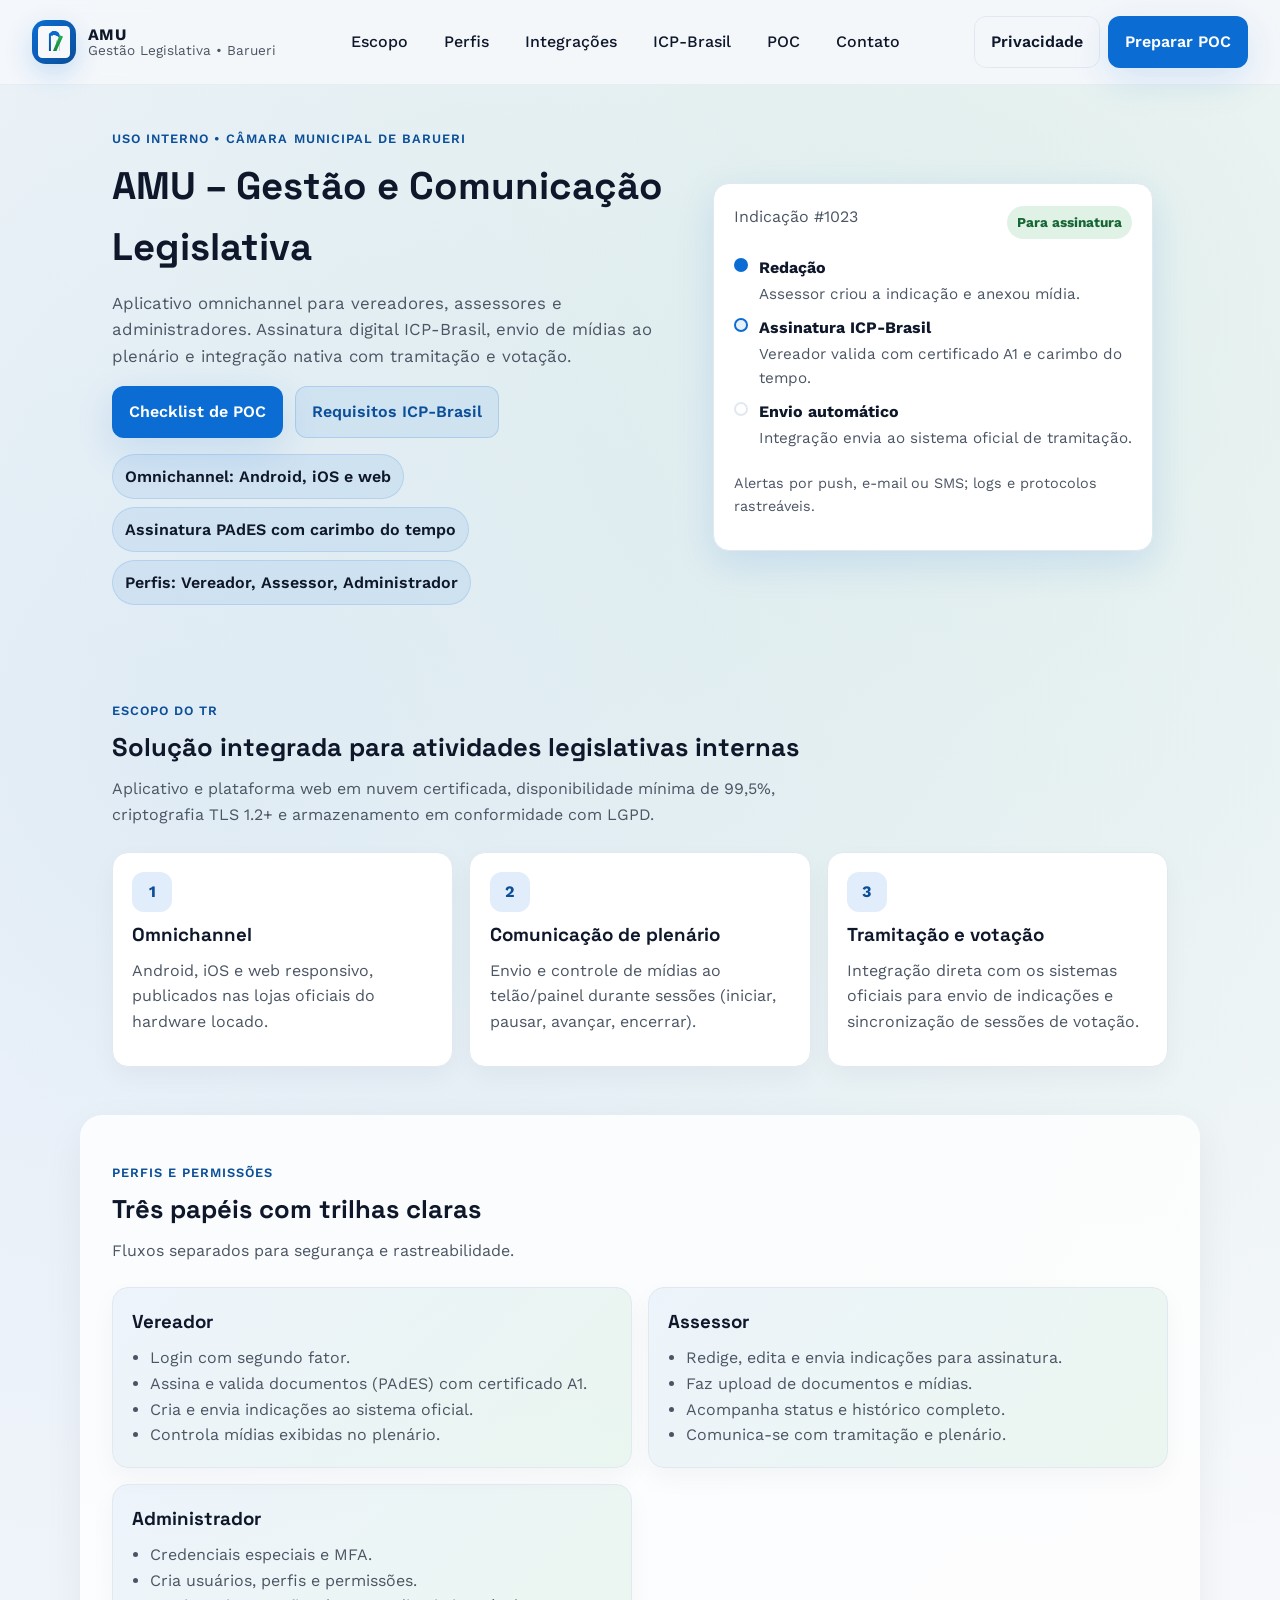
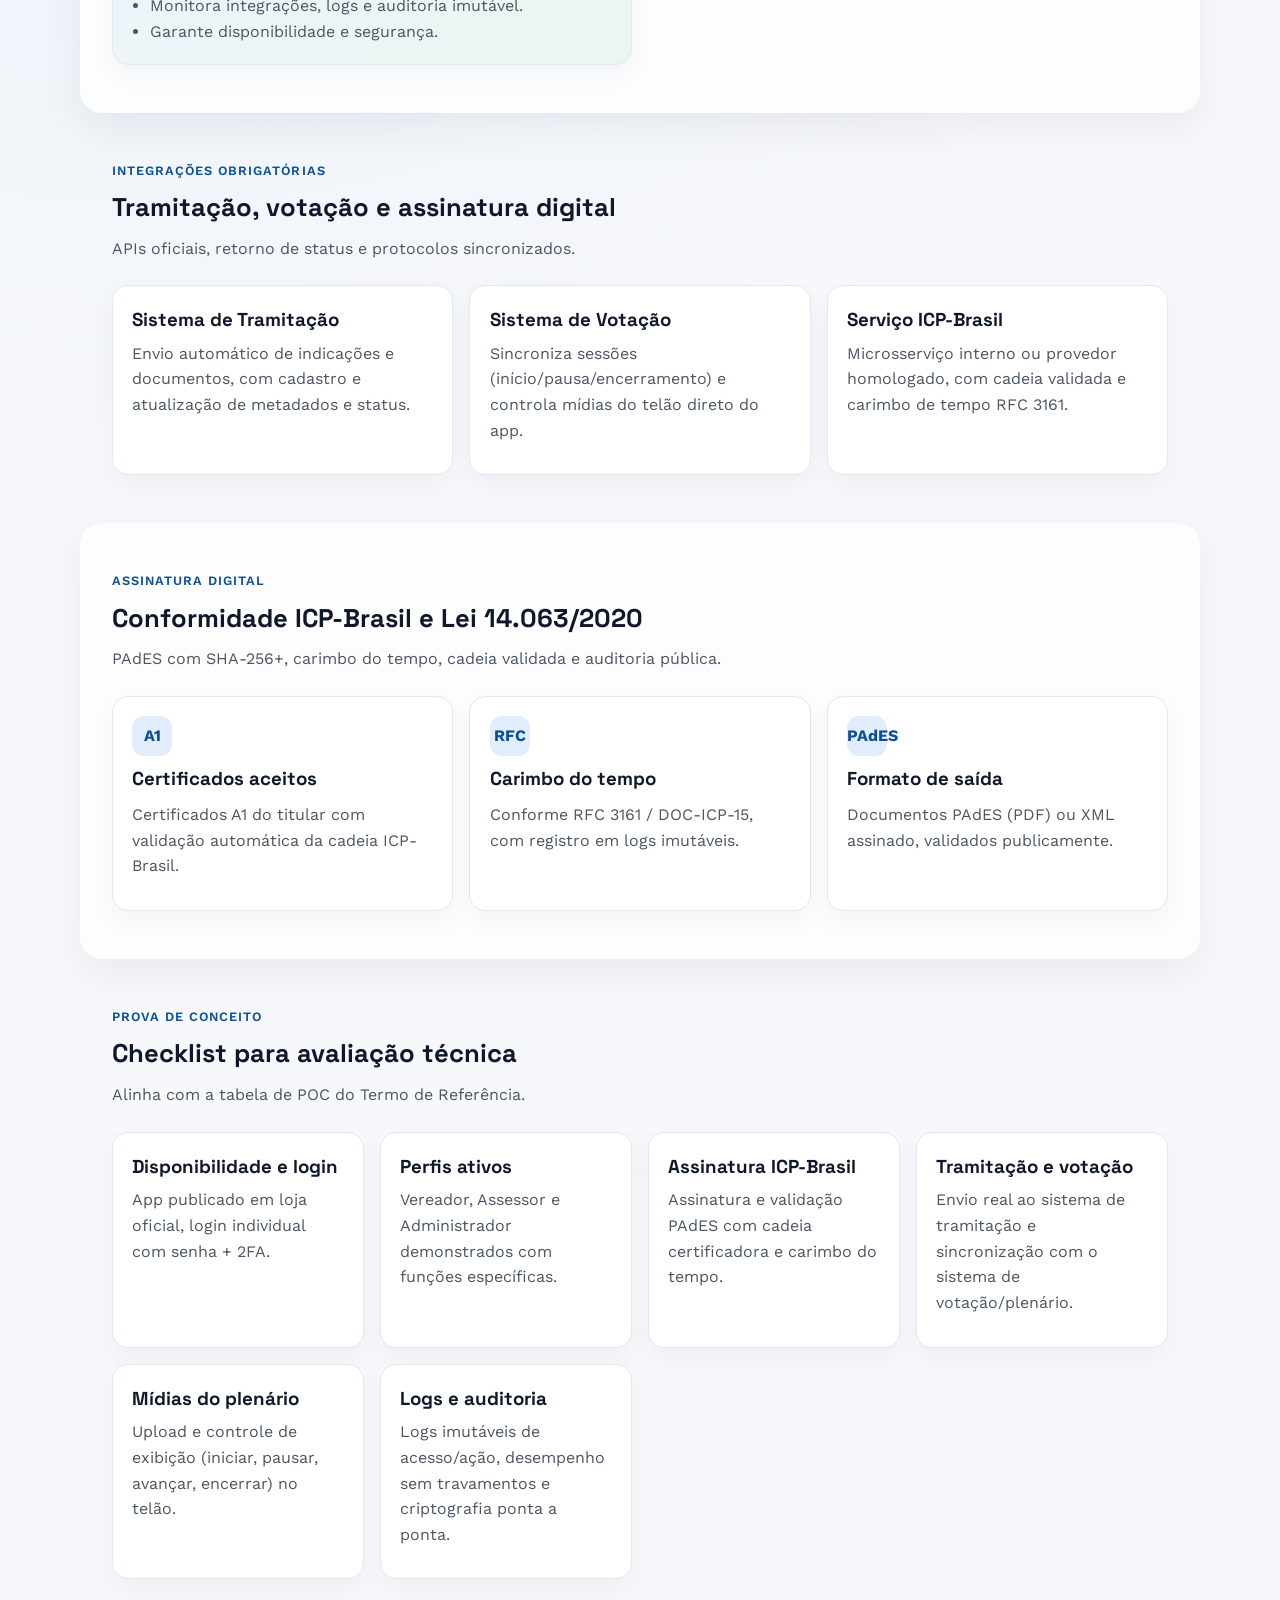
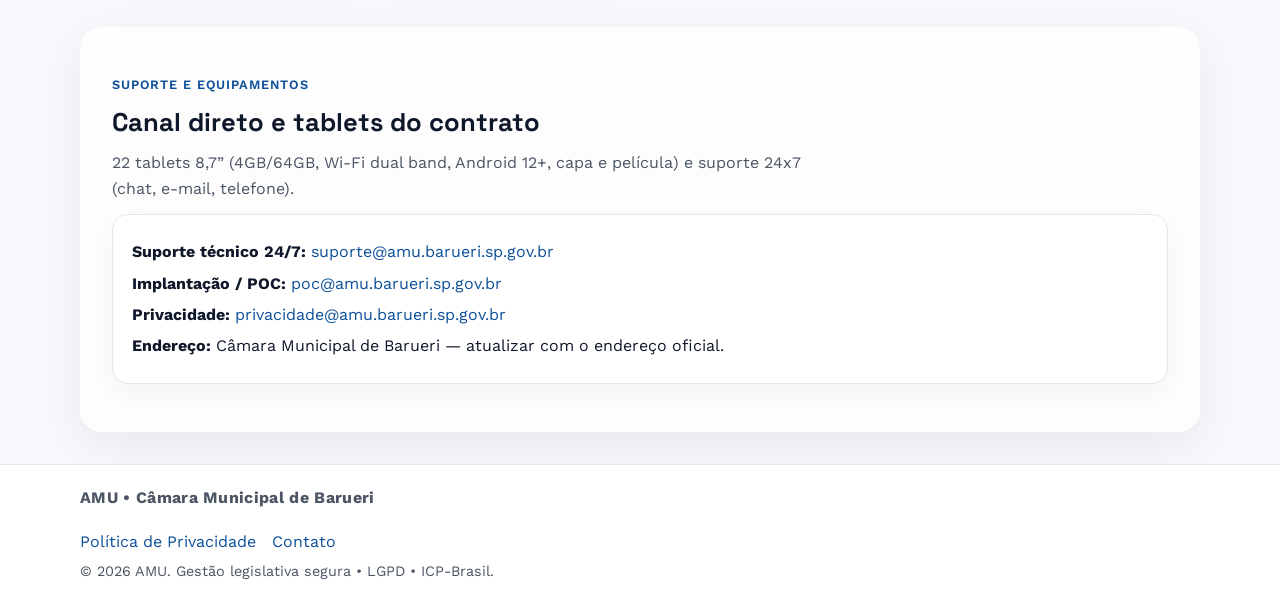
==== index.html @ a16be893 "up" ====
<!DOCTYPE html>
<html lang="pt-BR">
<head>
  <meta charset="UTF-8">
  <meta name="viewport" content="width=device-width, initial-scale=1">
  <meta name="description" content="AMU - Aplicativo de Gestão e Comunicação Legislativa da Câmara Municipal de Barueri. Omnichannel, assinaturas ICP-Brasil e integrações oficiais.">
  <link rel="preconnect" href="https://fonts.googleapis.com">
  <link rel="preconnect" href="https://fonts.gstatic.com" crossorigin>
  <link href="https://fonts.googleapis.com/css2?family=Space+Grotesk:wght@400;500;600;700&family=Work+Sans:wght@400;500;600&display=swap" rel="stylesheet">
  <link rel="stylesheet" href="css/styles.css">
  <title>AMU Legislativo | Câmara Municipal de Barueri</title>
</head>
<body>
  <a class="skip-link" href="#conteudo">Pular para o conteúdo principal</a>
  <header class="topbar">
    <div class="brand" aria-label="AMU - Aplicativo Legislativo da Câmara Municipal de Barueri">
      <div class="brand-mark" aria-hidden="true">
        <img src="assets/amu-logo.svg" alt="Logomarca AMU" loading="lazy">
      </div>
      <div class="brand-copy">
        <span class="brand-name">AMU</span>
        <span class="brand-tagline">Gestão Legislativa • Barueri</span>
      </div>
    </div>
    <nav class="nav" aria-label="Navegação principal">
      <a href="#escopo">Escopo</a>
      <a href="#perfis">Perfis</a>
      <a href="#integracoes">Integrações</a>
      <a href="#assinatura">ICP-Brasil</a>
      <a href="#poc">POC</a>
      <a href="#contato">Contato</a>
    </nav>
    <div class="cta-group">
      <a class="btn ghost" href="privacidade.html">Privacidade</a>
      <a class="btn solid" href="#poc">Preparar POC</a>
    </div>
  </header>

  <main id="conteudo">
    <section class="hero" id="inicio">
      <div class="hero-text">
        <p class="eyebrow">Uso interno • Câmara Municipal de Barueri</p>
        <h1>AMU – Gestão e Comunicação Legislativa</h1>
        <p class="lede">Aplicativo omnichannel para vereadores, assessores e administradores. Assinatura digital ICP-Brasil, envio de mídias ao plenário e integração nativa com tramitação e votação.</p>
        <div class="hero-actions">
          <a class="btn solid" href="#poc">Checklist de POC</a>
          <a class="btn soft" href="#assinatura">Requisitos ICP-Brasil</a>
        </div>
        <ul class="hero-badges" aria-label="Pontos fortes do AMU">
          <li>Omnichannel: Android, iOS e web</li>
          <li>Assinatura PAdES com carimbo do tempo</li>
          <li>Perfis: Vereador, Assessor, Administrador</li>
        </ul>
      </div>
      <div class="hero-card" aria-label="Prévia do painel do aplicativo">
        <div class="card-header">
          <p>Indicação #1023</p>
          <span class="status status-in-progress">Para assinatura</span>
        </div>
        <div class="card-body">
          <div class="step">
            <span class="dot done"></span>
            <div>
              <p class="step-title">Redação</p>
              <p class="step-desc">Assessor criou a indicação e anexou mídia.</p>
            </div>
          </div>
          <div class="step">
            <span class="dot current"></span>
            <div>
              <p class="step-title">Assinatura ICP-Brasil</p>
              <p class="step-desc">Vereador valida com certificado A1 e carimbo do tempo.</p>
            </div>
          </div>
          <div class="step">
            <span class="dot"></span>
            <div>
              <p class="step-title">Envio automático</p>
              <p class="step-desc">Integração envia ao sistema oficial de tramitação.</p>
            </div>
          </div>
        </div>
        <div class="card-footer">
          <p class="small">Alertas por push, e-mail ou SMS; logs e protocolos rastreáveis.</p>
        </div>
      </div>
    </section>

    <section class="section" id="escopo">
      <div class="section-header">
        <p class="eyebrow">Escopo do TR</p>
        <h2>Solução integrada para atividades legislativas internas</h2>
        <p>Aplicativo e plataforma web em nuvem certificada, disponibilidade mínima de 99,5%, criptografia TLS 1.2+ e armazenamento em conformidade com LGPD.</p>
      </div>
      <div class="steps-grid">
        <article class="card">
          <div class="icon-bubble" aria-hidden="true">1</div>
          <h3>Omnichannel</h3>
          <p>Android, iOS e web responsivo, publicados nas lojas oficiais do hardware locado.</p>
        </article>
        <article class="card">
          <div class="icon-bubble" aria-hidden="true">2</div>
          <h3>Comunicação de plenário</h3>
          <p>Envio e controle de mídias ao telão/painel durante sessões (iniciar, pausar, avançar, encerrar).</p>
        </article>
        <article class="card">
          <div class="icon-bubble" aria-hidden="true">3</div>
          <h3>Tramitação e votação</h3>
          <p>Integração direta com os sistemas oficiais para envio de indicações e sincronização de sessões de votação.</p>
        </article>
      </div>
    </section>

    <section class="section alt" id="perfis">
      <div class="section-header">
        <p class="eyebrow">Perfis e permissões</p>
        <h2>Três papéis com trilhas claras</h2>
        <p>Fluxos separados para segurança e rastreabilidade.</p>
      </div>
      <div class="benefits-grid">
        <article class="card soft-card">
          <h3>Vereador</h3>
          <ul>
            <li>Login com segundo fator.</li>
            <li>Assina e valida documentos (PAdES) com certificado A1.</li>
            <li>Cria e envia indicações ao sistema oficial.</li>
            <li>Controla mídias exibidas no plenário.</li>
          </ul>
        </article>
        <article class="card soft-card">
          <h3>Assessor</h3>
          <ul>
            <li>Redige, edita e envia indicações para assinatura.</li>
            <li>Faz upload de documentos e mídias.</li>
            <li>Acompanha status e histórico completo.</li>
            <li>Comunica-se com tramitação e plenário.</li>
          </ul>
        </article>
        <article class="card soft-card">
          <h3>Administrador</h3>
          <ul>
            <li>Credenciais especiais e MFA.</li>
            <li>Cria usuários, perfis e permissões.</li>
            <li>Monitora integrações, logs e auditoria imutável.</li>
            <li>Garante disponibilidade e segurança.</li>
          </ul>
        </article>
      </div>
    </section>

    <section class="section" id="integracoes">
      <div class="section-header">
        <p class="eyebrow">Integrações obrigatórias</p>
        <h2>Tramitação, votação e assinatura digital</h2>
        <p>APIs oficiais, retorno de status e protocolos sincronizados.</p>
      </div>
      <div class="privacy-grid">
        <article class="card">
          <h3>Sistema de Tramitação</h3>
          <p>Envio automático de indicações e documentos, com cadastro e atualização de metadados e status.</p>
        </article>
        <article class="card">
          <h3>Sistema de Votação</h3>
          <p>Sincroniza sessões (início/pausa/encerramento) e controla mídias do telão direto do app.</p>
        </article>
        <article class="card">
          <h3>Serviço ICP-Brasil</h3>
          <p>Microsserviço interno ou provedor homologado, com cadeia validada e carimbo de tempo RFC 3161.</p>
        </article>
      </div>
    </section>

    <section class="section alt" id="assinatura">
      <div class="section-header">
        <p class="eyebrow">Assinatura Digital</p>
        <h2>Conformidade ICP-Brasil e Lei 14.063/2020</h2>
        <p>PAdES com SHA-256+, carimbo do tempo, cadeia validada e auditoria pública.</p>
      </div>
      <div class="steps-grid">
        <article class="card">
          <div class="icon-bubble" aria-hidden="true">A1</div>
          <h3>Certificados aceitos</h3>
          <p>Certificados A1 do titular com validação automática da cadeia ICP-Brasil.</p>
        </article>
        <article class="card">
          <div class="icon-bubble" aria-hidden="true">RFC</div>
          <h3>Carimbo do tempo</h3>
          <p>Conforme RFC 3161 / DOC-ICP-15, com registro em logs imutáveis.</p>
        </article>
        <article class="card">
          <div class="icon-bubble" aria-hidden="true">PAdES</div>
          <h3>Formato de saída</h3>
          <p>Documentos PAdES (PDF) ou XML assinado, validados publicamente.</p>
        </article>
      </div>
    </section>

    <section class="section" id="poc">
      <div class="section-header">
        <p class="eyebrow">Prova de Conceito</p>
        <h2>Checklist para avaliação técnica</h2>
        <p>Alinha com a tabela de POC do Termo de Referência.</p>
      </div>
      <div class="faq-grid">
        <article class="card faq-item">
          <h3>Disponibilidade e login</h3>
          <p>App publicado em loja oficial, login individual com senha + 2FA.</p>
        </article>
        <article class="card faq-item">
          <h3>Perfis ativos</h3>
          <p>Vereador, Assessor e Administrador demonstrados com funções específicas.</p>
        </article>
        <article class="card faq-item">
          <h3>Assinatura ICP-Brasil</h3>
          <p>Assinatura e validação PAdES com cadeia certificadora e carimbo do tempo.</p>
        </article>
        <article class="card faq-item">
          <h3>Tramitação e votação</h3>
          <p>Envio real ao sistema de tramitação e sincronização com o sistema de votação/plenário.</p>
        </article>
        <article class="card faq-item">
          <h3>Mídias do plenário</h3>
          <p>Upload e controle de exibição (iniciar, pausar, avançar, encerrar) no telão.</p>
        </article>
        <article class="card faq-item">
          <h3>Logs e auditoria</h3>
          <p>Logs imutáveis de acesso/ação, desempenho sem travamentos e criptografia ponta a ponta.</p>
        </article>
      </div>
    </section>

    <section class="section alt" id="contato">
      <div class="section-header">
        <p class="eyebrow">Suporte e equipamentos</p>
        <h2>Canal direto e tablets do contrato</h2>
        <p>22 tablets 8,7” (4GB/64GB, Wi‑Fi dual band, Android 12+, capa e película) e suporte 24x7 (chat, e-mail, telefone).</p>
      </div>
      <div class="contact-card">
        <p class="contact-line"><strong>Suporte técnico 24/7:</strong> <a href="mailto:suporte@amu.barueri.sp.gov.br">suporte@amu.barueri.sp.gov.br</a></p>
        <p class="contact-line"><strong>Implantação / POC:</strong> <a href="mailto:poc@amu.barueri.sp.gov.br">poc@amu.barueri.sp.gov.br</a></p>
        <p class="contact-line"><strong>Privacidade:</strong> <a href="mailto:privacidade@amu.barueri.sp.gov.br">privacidade@amu.barueri.sp.gov.br</a></p>
        <p class="contact-line"><strong>Endereço:</strong> Câmara Municipal de Barueri — atualizar com o endereço oficial.</p>
      </div>
    </section>
  </main>

  <footer class="footer">
    <div class="footer-inner">
      <p class="brand-name">AMU • Câmara Municipal de Barueri</p>
      <div class="footer-links">
        <a href="privacidade.html">Política de Privacidade</a>
        <a href="#contato">Contato</a>
      </div>
      <p class="small">© 2026 AMU. Gestão legislativa segura • LGPD • ICP-Brasil.</p>
    </div>
  </footer>
</body>
</html>
---- css/styles.css ----
:root {
  color-scheme: light;
  --bg: #f6f8fb;
  --surface: #ffffff;
  --text: #0f172a;
  --muted: #4b5563;
  --primary: #0b6cd4;
  --primary-strong: #0b4f99;
  --accent: #1ca34a;
  --border: #e2e8f0;
  --shadow: 0 12px 38px rgba(11, 108, 212, 0.14);
  --radius: 16px;
  --max-width: 1120px;
  --font-heading: 'Space Grotesk', 'Helvetica Neue', sans-serif;
  --font-body: 'Work Sans', 'Helvetica Neue', sans-serif;
}

* { box-sizing: border-box; }

body {
  margin: 0;
  font-family: var(--font-body);
  color: var(--text);
  background: radial-gradient(circle at 12% 20%, rgba(11, 108, 212, 0.08), transparent 40%),
              radial-gradient(circle at 78% 8%, rgba(28, 163, 74, 0.08), transparent 35%),
              var(--bg);
  line-height: 1.6;
  -webkit-font-smoothing: antialiased;
}

a { color: var(--primary-strong); text-decoration: none; }
a:hover { text-decoration: underline; }

img { max-width: 100%; display: block; }

h1, h2, h3 { font-family: var(--font-heading); margin: 0 0 0.5rem; }

p { margin: 0 0 0.75rem; color: var(--muted); }

ul { padding-left: 1.2rem; margin: 0; color: var(--muted); }

strong { color: var(--text); }

.skip-link {
  position: absolute;
  left: -999px;
  top: 0.5rem;
  background: var(--primary);
  color: #fff;
  padding: 0.75rem 1rem;
  border-radius: 8px;
  z-index: 999;
}

.skip-link:focus { left: 0.5rem; }

.topbar {
  position: sticky;
  top: 0;
  z-index: 10;
  display: flex;
  align-items: center;
  gap: 1rem;
  justify-content: space-between;
  padding: 1rem 1.25rem;
  background: rgba(246, 248, 251, 0.9);
  backdrop-filter: blur(8px);
  border-bottom: 1px solid rgba(226, 232, 240, 0.7);
}

.topbar.minimal {
  position: static;
  background: linear-gradient(120deg, #ecfdf3, #f8fafc);
}

.brand { display: flex; align-items: center; gap: 0.75rem; }

.brand-mark {
  width: 44px;
  height: 44px;
  border-radius: 14px;
  background: linear-gradient(135deg, #0b6cd4, #0b4f99);
  display: grid;
  place-items: center;
  overflow: hidden;
  box-shadow: 0 10px 28px rgba(11, 108, 212, 0.2);
}

.brand-mark img { width: 32px; height: 32px; }

.brand-copy { display: flex; flex-direction: column; line-height: 1.1; }

.brand-name { font-weight: 700; letter-spacing: 0.02em; }

.brand-tagline { font-size: 0.85rem; color: var(--muted); }

.nav {
  display: flex;
  align-items: center;
  gap: 0.85rem;
  font-weight: 500;
  overflow-x: auto;
  padding: 0.35rem 0;
}

.nav a { color: var(--text); padding: 0.35rem 0.5rem; border-radius: 8px; white-space: nowrap; }

.nav a:hover { background: rgba(11, 108, 212, 0.08); text-decoration: none; }

.cta-group { display: flex; align-items: center; gap: 0.5rem; }

.btn {
  display: inline-flex;
  align-items: center;
  justify-content: center;
  gap: 0.35rem;
  padding: 0.75rem 1rem;
  border-radius: 12px;
  border: 1px solid transparent;
  font-weight: 600;
  cursor: pointer;
  text-decoration: none;
  transition: transform 160ms ease, box-shadow 160ms ease;
}

.btn.solid { background: var(--primary); color: #fff; box-shadow: var(--shadow); }
.btn.solid:hover { transform: translateY(-2px); box-shadow: 0 14px 32px rgba(11, 79, 153, 0.25); }

.btn.soft { background: rgba(11, 108, 212, 0.08); color: var(--primary-strong); border-color: rgba(11, 108, 212, 0.18); }
.btn.soft:hover { transform: translateY(-1px); }

.btn.ghost { background: transparent; border-color: var(--border); color: var(--text); }
.btn.ghost:hover { background: rgba(11, 108, 212, 0.08); }

.hero {
  display: grid;
  gap: 1.5rem;
  padding: 1.5rem 1.25rem 2.5rem;
  max-width: var(--max-width);
  margin: 0 auto;
  align-items: center;
}

.hero-text h1 { font-size: 2rem; margin-bottom: 0.75rem; }

.hero .lede { font-size: 1.05rem; color: var(--muted); }

.eyebrow {
  text-transform: uppercase;
  letter-spacing: 0.08em;
  font-size: 0.8rem;
  font-weight: 600;
  color: var(--primary-strong);
  margin-bottom: 0.35rem;
}

.hero-actions { display: flex; flex-wrap: wrap; gap: 0.75rem; margin: 1rem 0; }

.hero-badges {
  display: flex;
  flex-wrap: wrap;
  gap: 0.5rem;
  padding: 0;
  list-style: none;
}

.hero-badges li {
  background: rgba(11, 108, 212, 0.08);
  color: var(--text);
  padding: 0.55rem 0.75rem;
  border-radius: 999px;
  font-weight: 600;
  border: 1px solid rgba(11, 108, 212, 0.14);
}

.hero-card {
  background: var(--surface);
  border: 1px solid var(--border);
  box-shadow: var(--shadow);
  border-radius: var(--radius);
  padding: 1.25rem;
  display: flex;
  flex-direction: column;
  gap: 0.85rem;
  max-width: 440px;
  margin: 0 auto;
}

.card-header, .card-footer { display: flex; justify-content: space-between; align-items: center; }

.status {
  padding: 0.35rem 0.65rem;
  border-radius: 999px;
  font-size: 0.85rem;
  font-weight: 700;
}

.status-in-progress { background: rgba(28, 163, 74, 0.14); color: #166534; }

.step { display: grid; grid-template-columns: auto 1fr; gap: 0.65rem; align-items: start; margin-bottom: 0.5rem; }

.dot {
  width: 14px;
  height: 14px;
  border-radius: 50%;
  border: 2px solid var(--border);
  margin-top: 0.2rem;
}

.dot.done { background: var(--primary); border-color: var(--primary); }
.dot.current { background: #e8f2ff; border-color: #0b6cd4; }

.step-title { margin: 0 0 0.1rem; font-weight: 700; color: var(--text); }
.step-desc { margin: 0; color: var(--muted); font-size: 0.95rem; }

.card { background: var(--surface); border: 1px solid var(--border); border-radius: var(--radius); padding: 1.2rem; box-shadow: 0 10px 26px rgba(15, 23, 42, 0.04); }

.soft-card { background: linear-gradient(135deg, rgba(11, 108, 212, 0.06), rgba(28, 163, 74, 0.08)); }

.section {
  max-width: var(--max-width);
  margin: 0 auto;
  padding: 2.5rem 1.25rem;
}

.section.alt { background: rgba(255, 255, 255, 0.8); border-radius: 22px; box-shadow: 0 14px 40px rgba(15, 23, 42, 0.06); }

.section-header { max-width: 720px; }

.section-header h2 { font-size: 1.6rem; }

.steps-grid, .benefits-grid, .privacy-grid, .faq-grid, .store-grid {
  display: grid;
  gap: 1rem;
  margin-top: 1.5rem;
}

.icon-bubble {
  width: 40px;
  height: 40px;
  border-radius: 12px;
  background: rgba(11, 108, 212, 0.12);
  color: var(--primary-strong);
  display: grid;
  place-items: center;
  font-weight: 700;
  margin-bottom: 0.5rem;
}

.benefits-grid ul { list-style: disc; padding-left: 1.1rem; }

.privacy-grid h3, .faq-item h3 { margin-bottom: 0.35rem; }

.policy-cta { display: flex; gap: 0.75rem; margin-top: 1rem; flex-wrap: wrap; }

.store-grid { grid-template-columns: repeat(auto-fit, minmax(220px, 1fr)); }

.store-btn {
  display: flex;
  flex-direction: column;
  gap: 0.25rem;
  padding: 1rem 1.2rem;
  border-radius: var(--radius);
  border: 1px dashed rgba(11, 108, 212, 0.3);
  background: #fff;
  color: var(--text);
  font-weight: 600;
  transition: transform 160ms ease, box-shadow 160ms ease, border-color 160ms ease;
}

.store-btn:hover { transform: translateY(-2px); box-shadow: 0 12px 28px rgba(15, 23, 42, 0.08); border-color: var(--primary); text-decoration: none; }

.store-name { font-size: 1rem; }
.store-copy { color: var(--muted); font-weight: 500; }

.faq-grid { grid-template-columns: repeat(auto-fit, minmax(240px, 1fr)); }

.contact-card { background: var(--surface); border: 1px solid var(--border); border-radius: var(--radius); padding: 1.2rem; box-shadow: 0 10px 26px rgba(15, 23, 42, 0.04); }

.contact-line { margin: 0.35rem 0; color: var(--text); }

.footer {
  border-top: 1px solid var(--border);
  padding: 1.25rem;
  margin-top: 2rem;
  background: #fff;
}

.footer-inner { max-width: var(--max-width); margin: 0 auto; display: grid; gap: 0.35rem; align-items: center; }

.footer-links { display: flex; gap: 1rem; flex-wrap: wrap; }

.small { font-size: 0.9rem; color: var(--muted); }

.policy-hero { background: linear-gradient(135deg, rgba(11, 108, 212, 0.12), rgba(28, 163, 74, 0.12)); padding-bottom: 1rem; }

.policy-hero-content {
  max-width: var(--max-width);
  margin: 0 auto;
  padding: 2rem 1.25rem 1.5rem;
}

.policy-hero-content h1 { font-size: 2rem; margin-bottom: 0.5rem; }

.policy-main {
  max-width: var(--max-width);
  margin: 0 auto;
  padding: 1.5rem 1.25rem 2.5rem;
  display: grid;
  gap: 1.5rem;
}

.toc {
  background: var(--surface);
  border: 1px solid var(--border);
  border-radius: var(--radius);
  padding: 1.2rem;
  box-shadow: 0 10px 26px rgba(15, 23, 42, 0.04);
}

.toc h2 { font-size: 1.1rem; margin-bottom: 0.5rem; }

.toc ol { padding-left: 1.1rem; margin: 0; display: grid; gap: 0.25rem; color: var(--muted); }

.policy-section {
  background: var(--surface);
  border: 1px solid var(--border);
  border-radius: var(--radius);
  padding: 1.25rem 1.35rem;
  box-shadow: 0 12px 30px rgba(15, 23, 42, 0.06);
}

.policy-list { margin: 0.4rem 0 0; padding-left: 1.1rem; display: grid; gap: 0.35rem; }

.token { background: rgba(11, 108, 212, 0.08); padding: 0.15rem 0.4rem; border-radius: 6px; font-family: 'Space Grotesk', monospace; }

.status, .hero-card, .card, .policy-section { animation: fade-up 220ms ease; }

@keyframes fade-up {
  from { opacity: 0; transform: translateY(8px); }
  to { opacity: 1; transform: translateY(0); }
}

@media (min-width: 768px) {
  .nav { display: flex; }
  .hero { grid-template-columns: 1.2fr 1fr; padding-top: 2.25rem; }
  .hero-text h1 { font-size: 2.4rem; }
  .section { padding: 3rem 1.25rem; }
  .steps-grid { grid-template-columns: repeat(3, minmax(0, 1fr)); }
  .privacy-grid { grid-template-columns: repeat(3, minmax(0, 1fr)); }
  .benefits-grid { grid-template-columns: repeat(2, minmax(0, 1fr)); }
  .policy-main { grid-template-columns: 0.42fr 1fr; align-items: start; }
  .toc { position: sticky; top: 92px; }
}

@media (min-width: 1024px) {
  .topbar { padding: 1rem 2rem; }
  .hero { padding: 2.75rem 2rem 3rem; }
  .section, .policy-hero-content, .policy-main { padding-left: 2rem; padding-right: 2rem; }
  .nav { gap: 1.25rem; }
}

@media (prefers-reduced-motion: reduce) {
  *, *::before, *::after { animation-duration: 0.001ms !important; transition-duration: 0.001ms !important; }
}
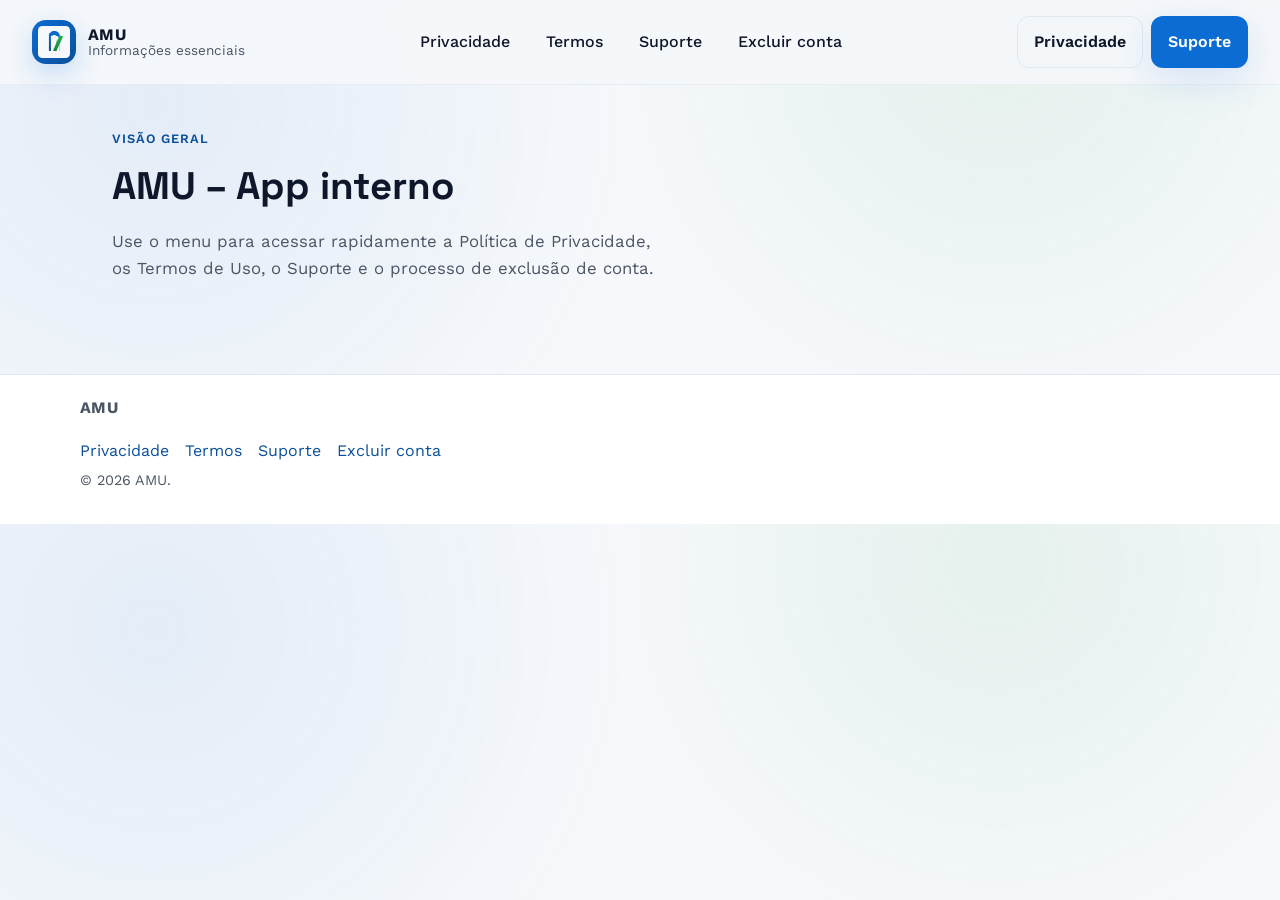
==== commit 505dccda: "up" ====
--- a/index.html
+++ b/index.html
@@ -3,255 +3,57 @@
 <head>
   <meta charset="UTF-8">
   <meta name="viewport" content="width=device-width, initial-scale=1">
-  <meta name="description" content="AMU - Aplicativo de Gestão e Comunicação Legislativa da Câmara Municipal de Barueri. Omnichannel, assinaturas ICP-Brasil e integrações oficiais.">
+  <meta name="description" content="AMU - visão geral e links rápidos para privacidade, termos, suporte e exclusão de conta.">
   <link rel="preconnect" href="https://fonts.googleapis.com">
   <link rel="preconnect" href="https://fonts.gstatic.com" crossorigin>
   <link href="https://fonts.googleapis.com/css2?family=Space+Grotesk:wght@400;500;600;700&family=Work+Sans:wght@400;500;600&display=swap" rel="stylesheet">
   <link rel="stylesheet" href="css/styles.css">
-  <title>AMU Legislativo | Câmara Municipal de Barueri</title>
+  <title>AMU | Página inicial</title>
 </head>
 <body>
   <a class="skip-link" href="#conteudo">Pular para o conteúdo principal</a>
   <header class="topbar">
-    <div class="brand" aria-label="AMU - Aplicativo Legislativo da Câmara Municipal de Barueri">
+    <div class="brand" aria-label="AMU - Aplicativo interno">
       <div class="brand-mark" aria-hidden="true">
         <img src="assets/amu-logo.svg" alt="Logomarca AMU" loading="lazy">
       </div>
       <div class="brand-copy">
         <span class="brand-name">AMU</span>
-        <span class="brand-tagline">Gestão Legislativa • Barueri</span>
+        <span class="brand-tagline">Informações essenciais</span>
       </div>
     </div>
     <nav class="nav" aria-label="Navegação principal">
-      <a href="#escopo">Escopo</a>
-      <a href="#perfis">Perfis</a>
-      <a href="#integracoes">Integrações</a>
-      <a href="#assinatura">ICP-Brasil</a>
-      <a href="#poc">POC</a>
-      <a href="#contato">Contato</a>
+      <a href="privacidade.html">Privacidade</a>
+      <a href="terms.html">Termos</a>
+      <a href="support.html">Suporte</a>
+      <a href="delete-account.html">Excluir conta</a>
     </nav>
     <div class="cta-group">
       <a class="btn ghost" href="privacidade.html">Privacidade</a>
-      <a class="btn solid" href="#poc">Preparar POC</a>
+      <a class="btn solid" href="support.html">Suporte</a>
     </div>
   </header>
 
   <main id="conteudo">
     <section class="hero" id="inicio">
       <div class="hero-text">
-        <p class="eyebrow">Uso interno • Câmara Municipal de Barueri</p>
-        <h1>AMU – Gestão e Comunicação Legislativa</h1>
-        <p class="lede">Aplicativo omnichannel para vereadores, assessores e administradores. Assinatura digital ICP-Brasil, envio de mídias ao plenário e integração nativa com tramitação e votação.</p>
-        <div class="hero-actions">
-          <a class="btn solid" href="#poc">Checklist de POC</a>
-          <a class="btn soft" href="#assinatura">Requisitos ICP-Brasil</a>
-        </div>
-        <ul class="hero-badges" aria-label="Pontos fortes do AMU">
-          <li>Omnichannel: Android, iOS e web</li>
-          <li>Assinatura PAdES com carimbo do tempo</li>
-          <li>Perfis: Vereador, Assessor, Administrador</li>
-        </ul>
-      </div>
-      <div class="hero-card" aria-label="Prévia do painel do aplicativo">
-        <div class="card-header">
-          <p>Indicação #1023</p>
-          <span class="status status-in-progress">Para assinatura</span>
-        </div>
-        <div class="card-body">
-          <div class="step">
-            <span class="dot done"></span>
-            <div>
-              <p class="step-title">Redação</p>
-              <p class="step-desc">Assessor criou a indicação e anexou mídia.</p>
-            </div>
-          </div>
-          <div class="step">
-            <span class="dot current"></span>
-            <div>
-              <p class="step-title">Assinatura ICP-Brasil</p>
-              <p class="step-desc">Vereador valida com certificado A1 e carimbo do tempo.</p>
-            </div>
-          </div>
-          <div class="step">
-            <span class="dot"></span>
-            <div>
-              <p class="step-title">Envio automático</p>
-              <p class="step-desc">Integração envia ao sistema oficial de tramitação.</p>
-            </div>
-          </div>
-        </div>
-        <div class="card-footer">
-          <p class="small">Alertas por push, e-mail ou SMS; logs e protocolos rastreáveis.</p>
-        </div>
-      </div>
-    </section>
-
-    <section class="section" id="escopo">
-      <div class="section-header">
-        <p class="eyebrow">Escopo do TR</p>
-        <h2>Solução integrada para atividades legislativas internas</h2>
-        <p>Aplicativo e plataforma web em nuvem certificada, disponibilidade mínima de 99,5%, criptografia TLS 1.2+ e armazenamento em conformidade com LGPD.</p>
-      </div>
-      <div class="steps-grid">
-        <article class="card">
-          <div class="icon-bubble" aria-hidden="true">1</div>
-          <h3>Omnichannel</h3>
-          <p>Android, iOS e web responsivo, publicados nas lojas oficiais do hardware locado.</p>
-        </article>
-        <article class="card">
-          <div class="icon-bubble" aria-hidden="true">2</div>
-          <h3>Comunicação de plenário</h3>
-          <p>Envio e controle de mídias ao telão/painel durante sessões (iniciar, pausar, avançar, encerrar).</p>
-        </article>
-        <article class="card">
-          <div class="icon-bubble" aria-hidden="true">3</div>
-          <h3>Tramitação e votação</h3>
-          <p>Integração direta com os sistemas oficiais para envio de indicações e sincronização de sessões de votação.</p>
-        </article>
-      </div>
-    </section>
-
-    <section class="section alt" id="perfis">
-      <div class="section-header">
-        <p class="eyebrow">Perfis e permissões</p>
-        <h2>Três papéis com trilhas claras</h2>
-        <p>Fluxos separados para segurança e rastreabilidade.</p>
-      </div>
-      <div class="benefits-grid">
-        <article class="card soft-card">
-          <h3>Vereador</h3>
-          <ul>
-            <li>Login com segundo fator.</li>
-            <li>Assina e valida documentos (PAdES) com certificado A1.</li>
-            <li>Cria e envia indicações ao sistema oficial.</li>
-            <li>Controla mídias exibidas no plenário.</li>
-          </ul>
-        </article>
-        <article class="card soft-card">
-          <h3>Assessor</h3>
-          <ul>
-            <li>Redige, edita e envia indicações para assinatura.</li>
-            <li>Faz upload de documentos e mídias.</li>
-            <li>Acompanha status e histórico completo.</li>
-            <li>Comunica-se com tramitação e plenário.</li>
-          </ul>
-        </article>
-        <article class="card soft-card">
-          <h3>Administrador</h3>
-          <ul>
-            <li>Credenciais especiais e MFA.</li>
-            <li>Cria usuários, perfis e permissões.</li>
-            <li>Monitora integrações, logs e auditoria imutável.</li>
-            <li>Garante disponibilidade e segurança.</li>
-          </ul>
-        </article>
-      </div>
-    </section>
-
-    <section class="section" id="integracoes">
-      <div class="section-header">
-        <p class="eyebrow">Integrações obrigatórias</p>
-        <h2>Tramitação, votação e assinatura digital</h2>
-        <p>APIs oficiais, retorno de status e protocolos sincronizados.</p>
-      </div>
-      <div class="privacy-grid">
-        <article class="card">
-          <h3>Sistema de Tramitação</h3>
-          <p>Envio automático de indicações e documentos, com cadastro e atualização de metadados e status.</p>
-        </article>
-        <article class="card">
-          <h3>Sistema de Votação</h3>
-          <p>Sincroniza sessões (início/pausa/encerramento) e controla mídias do telão direto do app.</p>
-        </article>
-        <article class="card">
-          <h3>Serviço ICP-Brasil</h3>
-          <p>Microsserviço interno ou provedor homologado, com cadeia validada e carimbo de tempo RFC 3161.</p>
-        </article>
-      </div>
-    </section>
-
-    <section class="section alt" id="assinatura">
-      <div class="section-header">
-        <p class="eyebrow">Assinatura Digital</p>
-        <h2>Conformidade ICP-Brasil e Lei 14.063/2020</h2>
-        <p>PAdES com SHA-256+, carimbo do tempo, cadeia validada e auditoria pública.</p>
-      </div>
-      <div class="steps-grid">
-        <article class="card">
-          <div class="icon-bubble" aria-hidden="true">A1</div>
-          <h3>Certificados aceitos</h3>
-          <p>Certificados A1 do titular com validação automática da cadeia ICP-Brasil.</p>
-        </article>
-        <article class="card">
-          <div class="icon-bubble" aria-hidden="true">RFC</div>
-          <h3>Carimbo do tempo</h3>
-          <p>Conforme RFC 3161 / DOC-ICP-15, com registro em logs imutáveis.</p>
-        </article>
-        <article class="card">
-          <div class="icon-bubble" aria-hidden="true">PAdES</div>
-          <h3>Formato de saída</h3>
-          <p>Documentos PAdES (PDF) ou XML assinado, validados publicamente.</p>
-        </article>
-      </div>
-    </section>
-
-    <section class="section" id="poc">
-      <div class="section-header">
-        <p class="eyebrow">Prova de Conceito</p>
-        <h2>Checklist para avaliação técnica</h2>
-        <p>Alinha com a tabela de POC do Termo de Referência.</p>
-      </div>
-      <div class="faq-grid">
-        <article class="card faq-item">
-          <h3>Disponibilidade e login</h3>
-          <p>App publicado em loja oficial, login individual com senha + 2FA.</p>
-        </article>
-        <article class="card faq-item">
-          <h3>Perfis ativos</h3>
-          <p>Vereador, Assessor e Administrador demonstrados com funções específicas.</p>
-        </article>
-        <article class="card faq-item">
-          <h3>Assinatura ICP-Brasil</h3>
-          <p>Assinatura e validação PAdES com cadeia certificadora e carimbo do tempo.</p>
-        </article>
-        <article class="card faq-item">
-          <h3>Tramitação e votação</h3>
-          <p>Envio real ao sistema de tramitação e sincronização com o sistema de votação/plenário.</p>
-        </article>
-        <article class="card faq-item">
-          <h3>Mídias do plenário</h3>
-          <p>Upload e controle de exibição (iniciar, pausar, avançar, encerrar) no telão.</p>
-        </article>
-        <article class="card faq-item">
-          <h3>Logs e auditoria</h3>
-          <p>Logs imutáveis de acesso/ação, desempenho sem travamentos e criptografia ponta a ponta.</p>
-        </article>
-      </div>
-    </section>
-
-    <section class="section alt" id="contato">
-      <div class="section-header">
-        <p class="eyebrow">Suporte e equipamentos</p>
-        <h2>Canal direto e tablets do contrato</h2>
-        <p>22 tablets 8,7” (4GB/64GB, Wi‑Fi dual band, Android 12+, capa e película) e suporte 24x7 (chat, e-mail, telefone).</p>
-      </div>
-      <div class="contact-card">
-        <p class="contact-line"><strong>Suporte técnico 24/7:</strong> <a href="mailto:suporte@amu.barueri.sp.gov.br">suporte@amu.barueri.sp.gov.br</a></p>
-        <p class="contact-line"><strong>Implantação / POC:</strong> <a href="mailto:poc@amu.barueri.sp.gov.br">poc@amu.barueri.sp.gov.br</a></p>
-        <p class="contact-line"><strong>Privacidade:</strong> <a href="mailto:privacidade@amu.barueri.sp.gov.br">privacidade@amu.barueri.sp.gov.br</a></p>
-        <p class="contact-line"><strong>Endereço:</strong> Câmara Municipal de Barueri — atualizar com o endereço oficial.</p>
+        <p class="eyebrow">Visão geral</p>
+        <h1>AMU – App interno</h1>
+        <p class="lede">Use o menu para acessar rapidamente a Política de Privacidade, os Termos de Uso, o Suporte e o processo de exclusão de conta.</p>
       </div>
     </section>
   </main>
 
   <footer class="footer">
     <div class="footer-inner">
-      <p class="brand-name">AMU • Câmara Municipal de Barueri</p>
+      <p class="brand-name">AMU</p>
       <div class="footer-links">
-        <a href="privacidade.html">Política de Privacidade</a>
-        <a href="#contato">Contato</a>
+        <a href="privacidade.html">Privacidade</a>
+        <a href="terms.html">Termos</a>
+        <a href="support.html">Suporte</a>
+        <a href="delete-account.html">Excluir conta</a>
       </div>
-      <p class="small">© 2026 AMU. Gestão legislativa segura • LGPD • ICP-Brasil.</p>
+      <p class="small">© 2026 AMU.</p>
     </div>
   </footer>
 </body>
--- a/css/styles.css
+++ b/css/styles.css
@@ -292,22 +292,23 @@
 
 .small { font-size: 0.9rem; color: var(--muted); }
 
-.policy-hero { background: linear-gradient(135deg, rgba(11, 108, 212, 0.12), rgba(28, 163, 74, 0.12)); padding-bottom: 1rem; }
+.policy-hero { background: #f9fbff; padding-bottom: 0.5rem; border-bottom: 1px solid var(--border); }
 
 .policy-hero-content {
-  max-width: var(--max-width);
-  margin: 0 auto;
-  padding: 2rem 1.25rem 1.5rem;
-}
-
-.policy-hero-content h1 { font-size: 2rem; margin-bottom: 0.5rem; }
+  max-width: 880px;
+  margin: 0 auto;
+  padding: 1.75rem 1.25rem 1rem;
+}
+
+.policy-hero-content h1 { font-size: 1.8rem; margin-bottom: 0.4rem; }
 
 .policy-main {
-  max-width: var(--max-width);
-  margin: 0 auto;
-  padding: 1.5rem 1.25rem 2.5rem;
-  display: grid;
-  gap: 1.5rem;
+  max-width: 880px;
+  margin: 0 auto;
+  padding: 1.5rem 1.25rem 2.25rem;
+  display: flex;
+  flex-direction: column;
+  gap: 1rem;
 }
 
 .toc {
@@ -323,11 +324,12 @@
 .toc ol { padding-left: 1.1rem; margin: 0; display: grid; gap: 0.25rem; color: var(--muted); }
 
 .policy-section {
-  background: var(--surface);
+  background: #fff;
   border: 1px solid var(--border);
-  border-radius: var(--radius);
-  padding: 1.25rem 1.35rem;
-  box-shadow: 0 12px 30px rgba(15, 23, 42, 0.06);
+  border-radius: 12px;
+  padding: 1.1rem 1.2rem;
+  box-shadow: 0 6px 18px rgba(15, 23, 42, 0.04);
+  border-left: 4px solid var(--primary);
 }
 
 .policy-list { margin: 0.4rem 0 0; padding-left: 1.1rem; display: grid; gap: 0.35rem; }
@@ -349,8 +351,6 @@
   .steps-grid { grid-template-columns: repeat(3, minmax(0, 1fr)); }
   .privacy-grid { grid-template-columns: repeat(3, minmax(0, 1fr)); }
   .benefits-grid { grid-template-columns: repeat(2, minmax(0, 1fr)); }
-  .policy-main { grid-template-columns: 0.42fr 1fr; align-items: start; }
-  .toc { position: sticky; top: 92px; }
 }
 
 @media (min-width: 1024px) {
